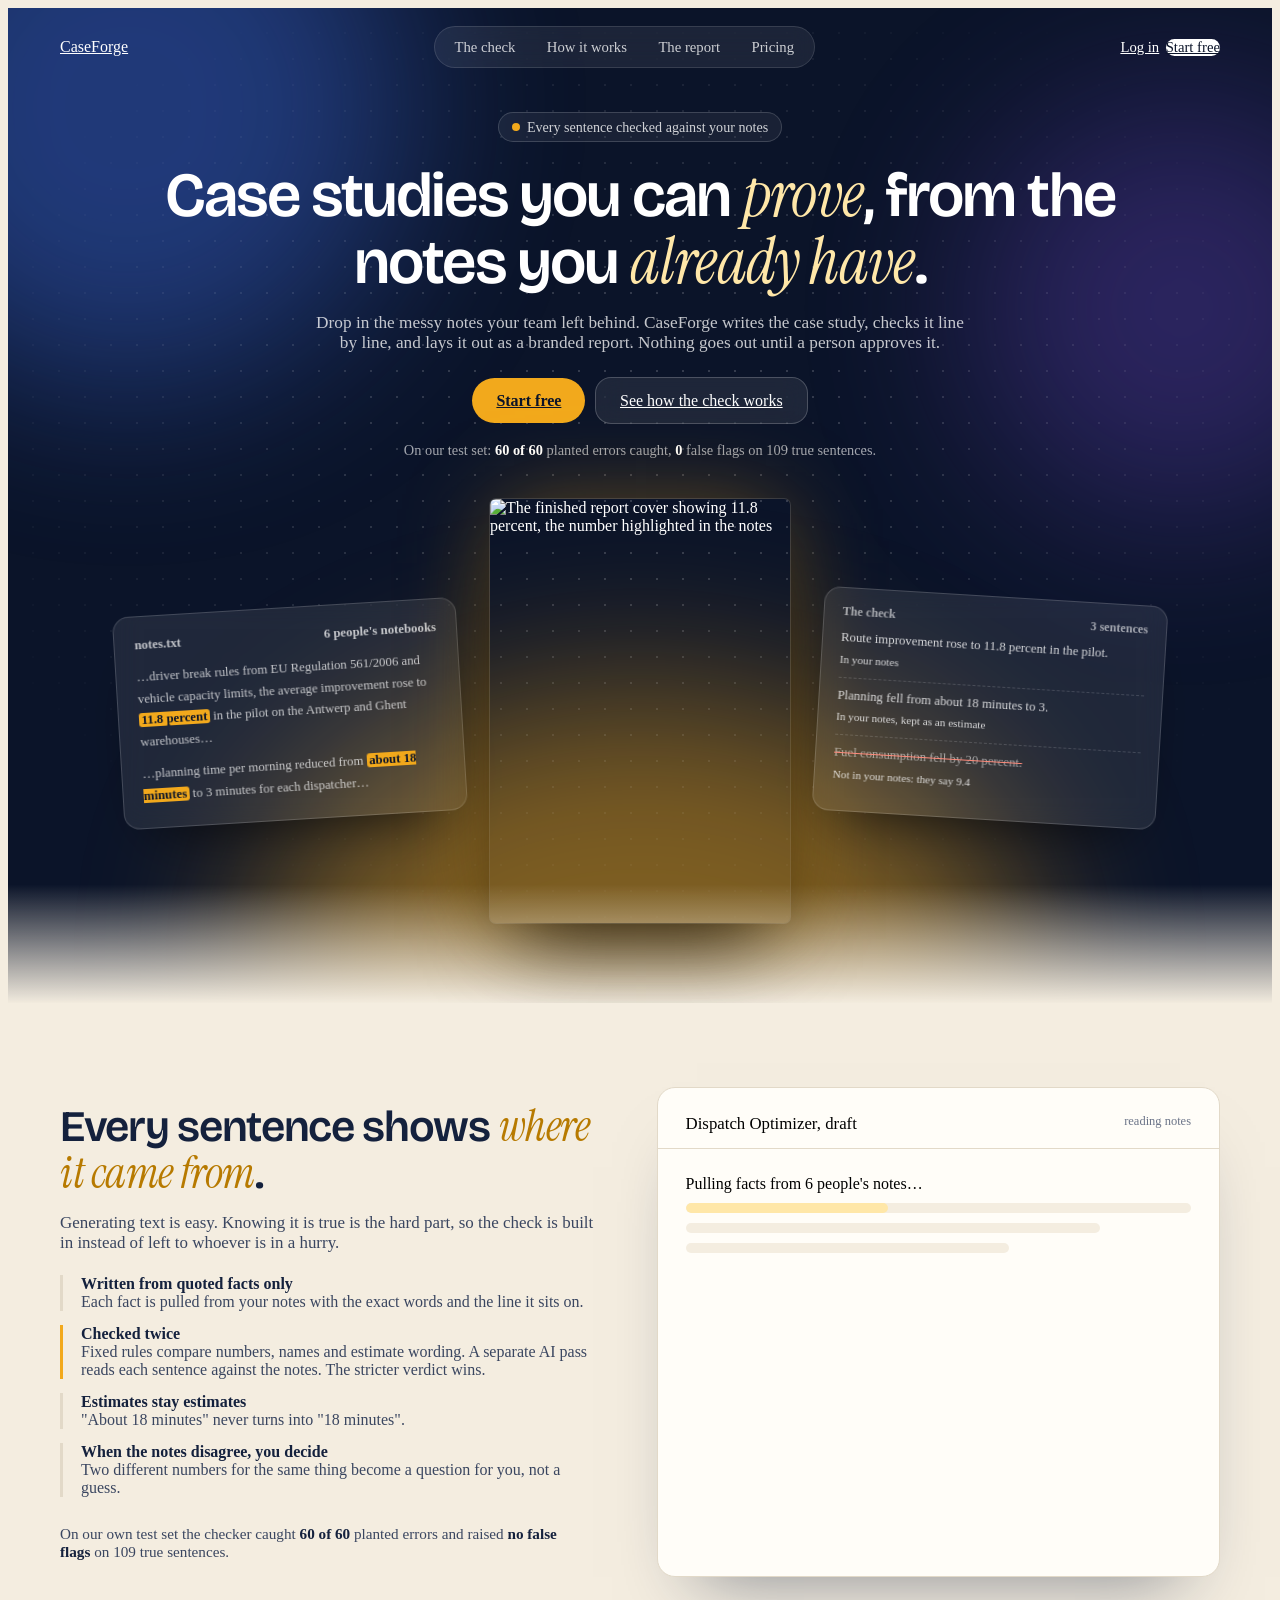
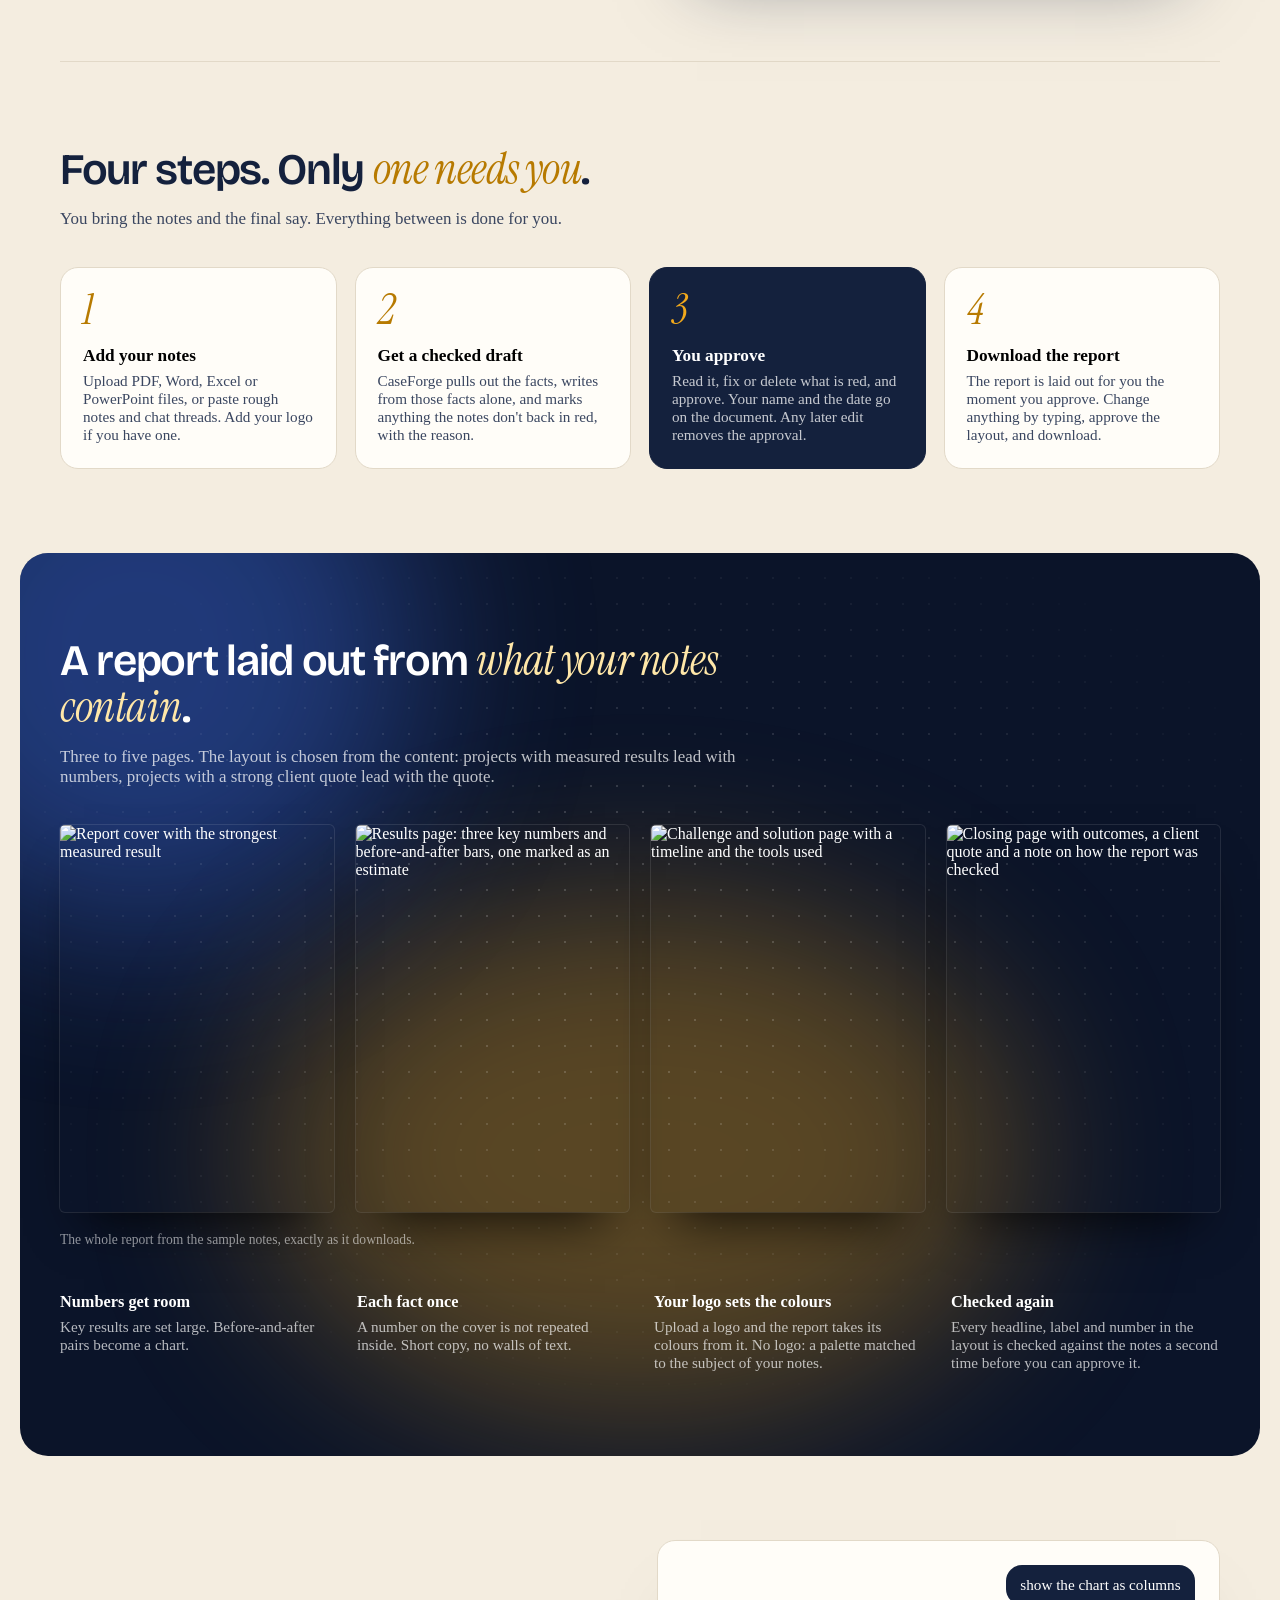
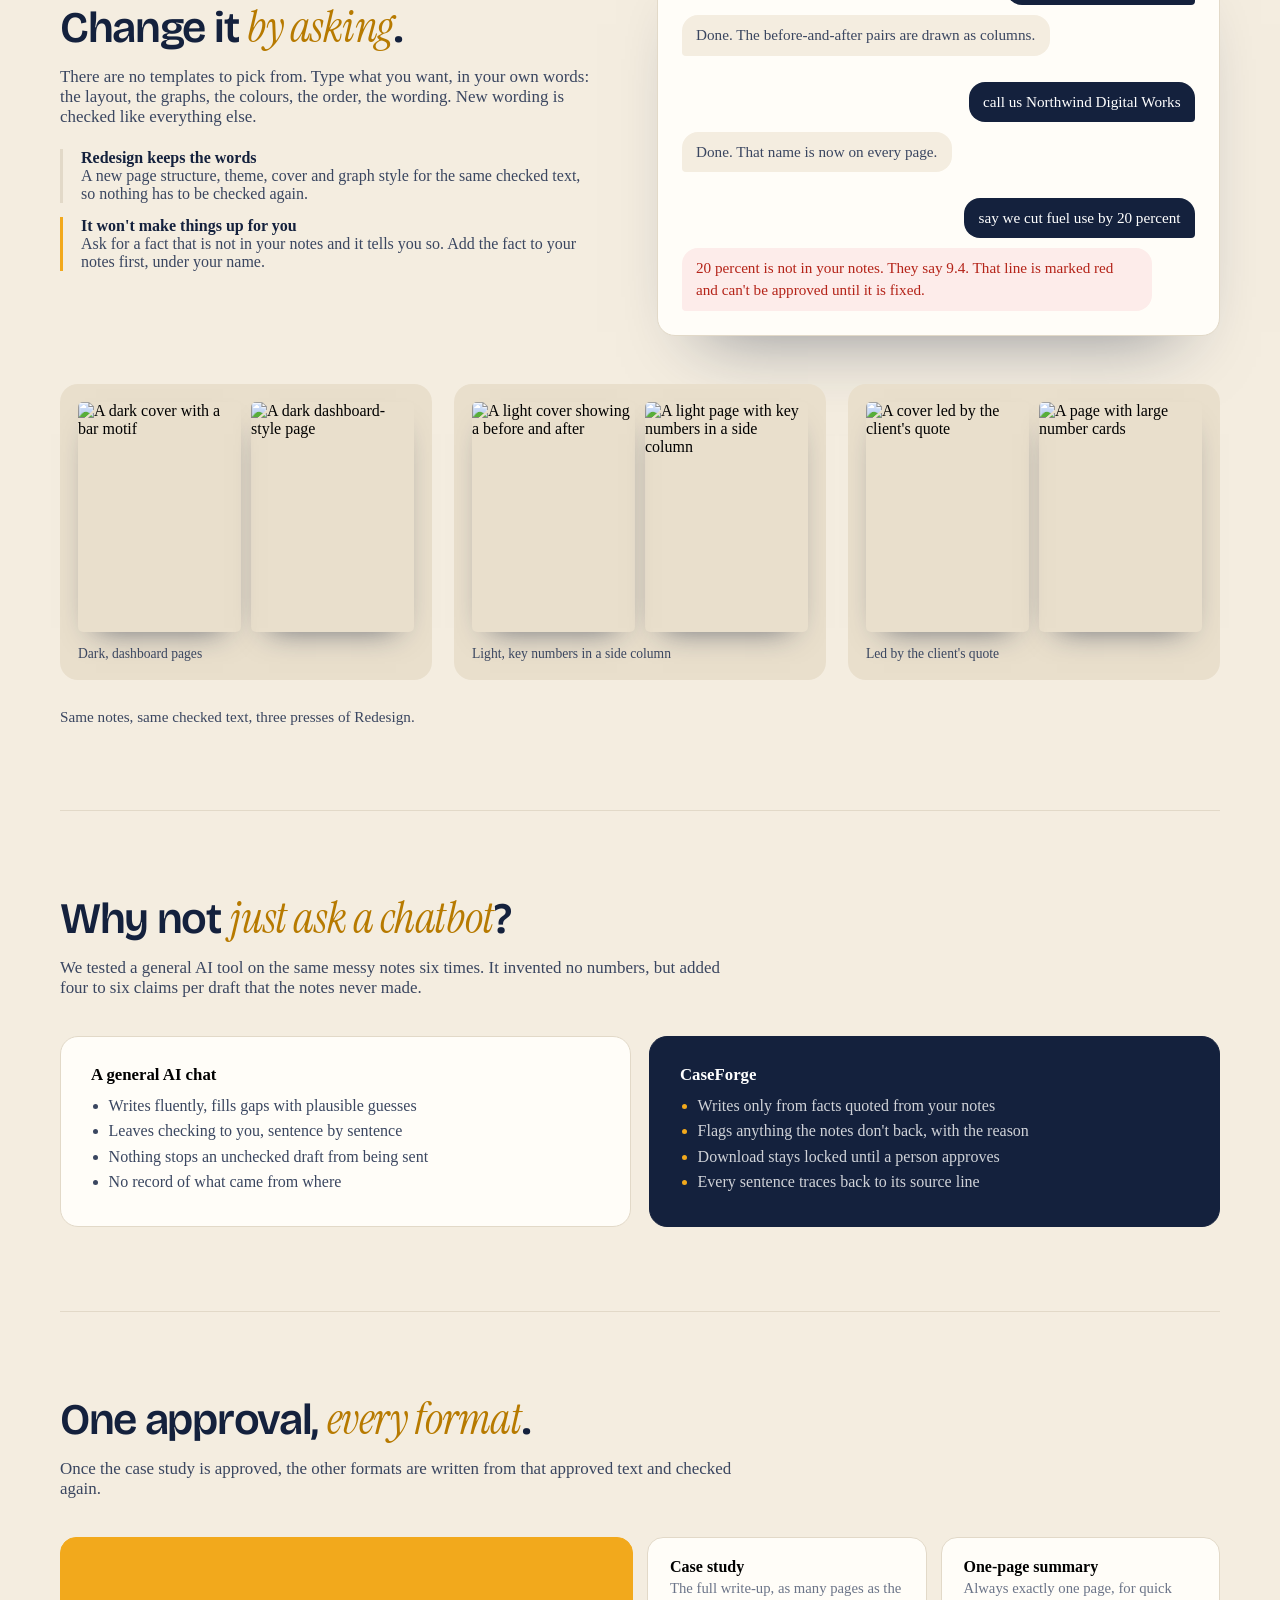
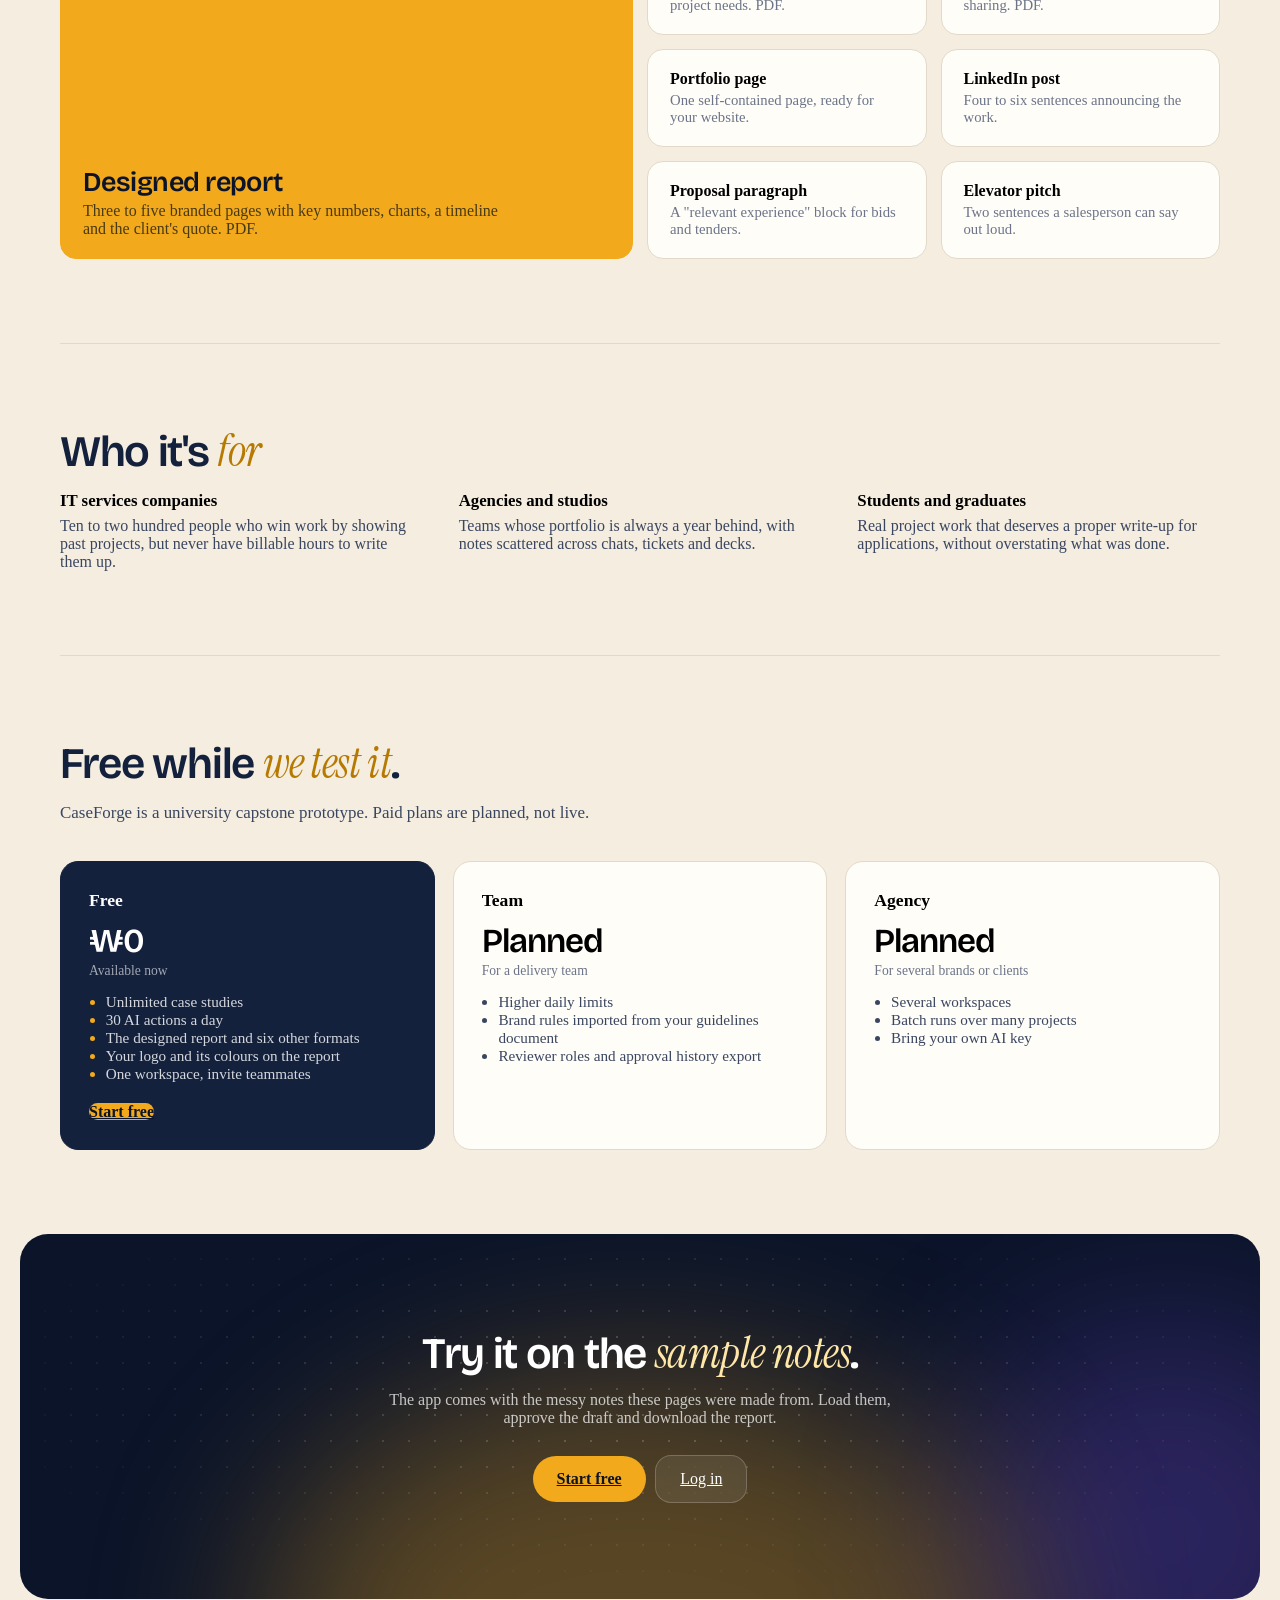
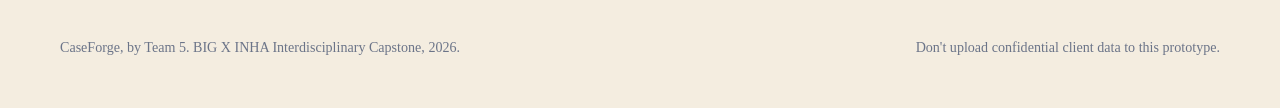
==== web/static/index.html @ 438de946 "added for mentor feedback: designed report, web app, brand kits and live-run fixes - designed 3-5 pa" ====
<!doctype html>
<html lang="en">
<head>
<meta charset="utf-8">
<meta name="viewport" content="width=device-width,initial-scale=1">
<title>CaseForge — case studies you can prove</title>
<meta name="description" content="CaseForge turns messy project notes into a designed, client-ready case study. Every sentence is checked against the notes, and nothing goes out until a person approves it.">
<link rel="icon" type="image/svg+xml" href="/static/logo/mark.svg">
<link rel="preconnect" href="https://fonts.googleapis.com"><link rel="preconnect" href="https://fonts.gstatic.com" crossorigin>
<link href="https://fonts.googleapis.com/css2?family=Bricolage+Grotesque:opsz,wght@12..96,500;12..96,600;12..96,700&family=Instrument+Serif:ital@0;1&family=IBM+Plex+Sans:wght@400;500;600;700&family=IBM+Plex+Serif:ital,wght@0,400;0,500;1,400&display=swap" rel="stylesheet">
<link rel="stylesheet" href="/static/style.css">
<style>
/* Three colours: navy (the ink of the product), cream (paper), amber (the highlighter that joins a number
   in the notes to the same number on the page). The hero is the night desk: navy, a slow amber glow, and
   the three things the product is made of floating on it — the notes, the page, the check. */
:root{--navy:#14213D;--deep:#0B1429;--cream:#F4EDE0;--card:#FFFDF8;--amber:#F2A91C;--amber-soft:#FFE7A8;--blue:#3F6FE8;
  --ink:#14213D;--ink-2:#3A4660;--muted:#6B7488;--line:#E2D9C8;--paper:#FFFDF8;--bg:#F4EDE0;
  --ok:#1F7A55;--ok-soft:#E3F3EB;--bad:#B42318;--bad-soft:#FDECEA;
  --display:"Bricolage Grotesque","IBM Plex Sans",system-ui,sans-serif;--ital:"Instrument Serif","IBM Plex Serif",Georgia,serif}
@media (prefers-color-scheme: dark){:root{--ink:#14213D;--ink-2:#3A4660;--muted:#6B7488;--line:#E2D9C8;--paper:#FFFDF8;--bg:#F4EDE0;
  --amber-soft:#FFE7A8;--ok:#1F7A55;--ok-soft:#E3F3EB;--bad:#B42318;--bad-soft:#FDECEA}}   /* one look, day or night */
body{background:var(--cream)}
.wrap{max-width:1160px;margin:0 auto;padding:0 24px}
h1,h2{font-family:var(--display);font-weight:600;letter-spacing:-.03em}
h1 em,h2 em{font-family:var(--ital);font-style:italic;font-weight:400;letter-spacing:-.01em}
.btn{border-radius:999px}
.btn.amber{background:var(--amber);border-color:var(--amber);color:var(--deep);font-weight:600}
.btn.amber:hover{filter:brightness(1.06)}

/* ---------- hero */
.hero{position:relative;background:var(--deep);color:#fff;overflow:hidden;isolation:isolate}
.sky{position:absolute;inset:0;z-index:-1;overflow:hidden}
.sky i{position:absolute;border-radius:50%;filter:blur(90px);will-change:transform}
.sky .a{width:760px;height:520px;left:50%;bottom:-210px;margin-left:-380px;background:var(--amber);opacity:.5;animation:glowA 14s ease-in-out infinite alternate}
.sky .b{width:560px;height:560px;left:-160px;top:-180px;background:var(--blue);opacity:.42;animation:glowB 19s ease-in-out infinite alternate}
.sky .c{width:420px;height:420px;right:-120px;top:90px;background:#7A4DE0;opacity:.3;animation:glowC 23s ease-in-out infinite alternate}
.sky .dots{position:absolute;inset:-40px;border-radius:0;filter:none;opacity:.5;
  background-image:radial-gradient(rgba(255,255,255,.34) 1px,transparent 1.6px);background-size:26px 26px;
  -webkit-mask-image:radial-gradient(ellipse 70% 62% at 50% 44%,#000 20%,transparent 78%);mask-image:radial-gradient(ellipse 70% 62% at 50% 44%,#000 20%,transparent 78%);
  animation:dots 36s linear infinite}
@keyframes glowA{from{transform:translate(-70px,10px) scale(.94)}to{transform:translate(80px,-40px) scale(1.1)}}
@keyframes glowB{from{transform:translate(0,0) scale(1)}to{transform:translate(150px,90px) scale(1.18)}}
@keyframes glowC{from{transform:translate(0,0) scale(1)}to{transform:translate(-130px,70px) scale(.86)}}
@keyframes dots{to{transform:translate(26px,26px)}}
header.top{display:flex;align-items:center;justify-content:space-between;padding:18px 0;gap:1rem}
header.top .wordmark{color:#fff}
header.top .wordmark .mark{background-image:url("/static/logo/mark-on-dark.svg")}
header.top .pill{display:flex;gap:2px;padding:5px;border-radius:999px;background:rgba(255,255,255,.07);border:1px solid rgba(255,255,255,.12);backdrop-filter:blur(10px)}
header.top .pill a{padding:.45em 1em;border-radius:999px;text-decoration:none;color:rgba(255,255,255,.78);font-size:.92rem;font-weight:500}
header.top .pill a:hover{background:rgba(255,255,255,.1);color:#fff}
header.top .acts{display:flex;gap:.4rem}
header.top .acts .btn{background:transparent;border-color:rgba(255,255,255,.22);color:#fff;font-size:.92rem}
header.top .acts .btn.solid{background:#fff;color:var(--deep);border-color:#fff}
.hero .mid{text-align:center;padding:26px 0 0;max-width:980px;margin:0 auto}
.tagline{display:inline-flex;align-items:center;gap:.5em;font-size:.88rem;color:rgba(255,255,255,.8);padding:.4em .95em;border-radius:999px;
  border:1px solid rgba(255,255,255,.16);background:rgba(255,255,255,.06);margin:0 0 20px}
.tagline i{width:8px;height:8px;border-radius:50%;background:var(--amber);box-shadow:0 0 0 0 rgba(242,169,28,.7);animation:ping 2.4s ease-out infinite}
@keyframes ping{to{box-shadow:0 0 0 12px rgba(242,169,28,0)}}
.hero h1{font-size:clamp(2.3rem,4.9vw,4.1rem);line-height:1.04;margin:0 0 18px;color:#fff}
.hero h1 em{color:var(--amber-soft)}
.hero p.lede{font-size:1.08rem;color:rgba(255,255,255,.76);max-width:38em;margin:0 auto 24px}
.cta{display:flex;gap:.6rem;flex-wrap:wrap;align-items:center;justify-content:center}
.cta .btn{padding:.85em 1.5em;font-size:1rem}
.cta .btn.glass{background:rgba(255,255,255,.08);border-color:rgba(255,255,255,.2);color:#fff}
.hero .proofline{margin:18px 0 0;font-size:.9rem;color:rgba(255,255,255,.62)}
.hero .proofline b{color:#fff;font-weight:600}
/* the three things on the desk */
.trio{position:relative;display:grid;grid-template-columns:1fr 300px 1fr;gap:26px;align-items:end;margin:40px auto 0;max-width:1040px;padding:0 0 0}
.glass{background:rgba(255,255,255,.08);border:1px solid rgba(255,255,255,.16);border-radius:16px;backdrop-filter:blur(14px);-webkit-backdrop-filter:blur(14px);
  box-shadow:0 30px 60px -30px rgba(0,0,0,.7);text-align:left}
.trio .notes{padding:18px 20px 20px;transform:rotate(-3.5deg) translateY(-34px);animation:floatL 9s ease-in-out infinite alternate}
.trio .verdicts{padding:16px 18px 18px;transform:rotate(3.5deg) translateY(-34px);animation:floatR 10s ease-in-out infinite alternate}
@keyframes floatL{from{transform:rotate(-3.5deg) translateY(-34px)}to{transform:rotate(-2.2deg) translateY(-48px)}}
@keyframes floatR{from{transform:rotate(3.5deg) translateY(-30px)}to{transform:rotate(2.4deg) translateY(-46px)}}
.trio .cap{font-size:.76rem;font-weight:600;color:rgba(255,255,255,.6);margin:0 0 10px;display:flex;justify-content:space-between}
.trio .notes p{margin:0 0 .8em;font-size:.8rem;line-height:1.7;color:rgba(255,255,255,.74)}
.trio .notes p:last-child{margin:0}
.trio mark{color:var(--deep);background:linear-gradient(var(--amber),var(--amber)) no-repeat 0 0/100% 100%;border-radius:3px;padding:0 .2em;font-weight:600;
  animation:mark .8s ease-out .7s both}
.trio .notes p + p mark{animation-delay:1.3s}
@keyframes mark{from{background-size:0 100%;color:rgba(255,255,255,.74)}to{background-size:100% 100%;color:var(--deep)}}
.trio .page{position:relative;margin:0 0 -70px}
.trio .page img{display:block;width:100%;height:auto;border-radius:6px;box-shadow:0 0 0 1px rgba(255,255,255,.12),0 40px 80px -24px rgba(0,0,0,.8),0 0 90px -10px rgba(242,169,28,.45);
  animation:rise .9s cubic-bezier(.2,.7,.2,1) .25s both}
@keyframes rise{from{opacity:0;transform:translateY(40px)}to{opacity:1;transform:none}}
.verdicts .row{display:grid;gap:5px;padding:9px 0;border-top:1px dashed rgba(255,255,255,.16);font-size:.8rem;color:rgba(255,255,255,.82);line-height:1.4;animation:rowIn .5s ease-out both}
.verdicts .row:first-of-type{border-top:0;padding-top:0}
.verdicts .row:nth-of-type(1){animation-delay:1.5s}.verdicts .row:nth-of-type(2){animation-delay:2.1s}.verdicts .row:nth-of-type(3){animation-delay:2.7s}
@keyframes rowIn{from{opacity:0;transform:translateY(8px)}to{opacity:1;transform:none}}
.verdicts .chip{justify-self:start;font-size:.7rem}
.verdicts .row.no span:first-child{text-decoration:line-through;text-decoration-color:#FF8A7A;color:rgba(255,255,255,.55)}
.hero .floor{height:150px}
.hero::after{content:"";position:absolute;left:0;right:0;bottom:-1px;height:120px;background:linear-gradient(transparent,var(--cream));z-index:0;pointer-events:none}
.trio{z-index:1}

/* ---------- sections on paper */
section{padding:84px 0}
section + section{border-top:1px solid var(--line)}
section h2{font-size:clamp(1.8rem,3.4vw,2.9rem);margin:0 0 16px;line-height:1.06;max-width:17em;color:var(--navy)}
section h2 em{color:#B77A00}
section .intro{color:var(--ink-2);max-width:40em;margin:0 0 38px;font-size:1.06rem}
.split{display:grid;grid-template-columns:minmax(0,1fr) minmax(0,1.05fr);gap:60px;align-items:center}
.split .intro{margin-bottom:22px}
.points{list-style:none;margin:0;padding:0;display:grid;gap:14px;color:var(--ink-2)}
.points li{padding-left:18px;border-left:3px solid var(--line)}
.points li b{color:var(--ink);font-weight:600;display:block}
.points li.amber{border-left-color:var(--amber)}
.measured{margin:28px 0 0;font-size:.95rem;color:var(--ink-2);max-width:34em}
.measured b{color:var(--ink)}

.proof{margin:0;background:var(--card);border:1px solid var(--line);border-radius:18px;padding:26px 0 22px;position:relative;
  box-shadow:0 40px 70px -40px rgba(20,33,61,.5);min-height:440px;display:flex;flex-direction:column}
.proof .doc-title{font-family:var(--serif);font-weight:500;font-size:1.05rem;padding:0 28px 14px;border-bottom:1px solid var(--line);margin-bottom:6px;display:flex;justify-content:space-between;gap:1rem}
.proof .doc-title span{font-family:var(--sans);font-size:.78rem;color:var(--muted);font-weight:400}
.line{display:grid;grid-template-columns:1fr 190px;gap:18px;padding:12px 28px;align-items:start}
.line + .line{border-top:1px dashed var(--line)}
.line .s{font-family:var(--serif);font-size:1.02rem;line-height:1.55}
.line .note{font-size:.78rem;color:var(--muted);border-left:2px solid var(--line);padding-left:10px;line-height:1.4}
.line .note q{font-family:var(--serif);font-style:italic;color:var(--ink-2)}
.proof [hidden]{display:none!important}
.proof .reading{padding:20px 28px;display:flex;flex-direction:column;gap:10px}
.proof .bar{height:10px;border-radius:99px;background:var(--bg);position:relative;overflow:hidden}
.proof .bar i{position:absolute;top:0;bottom:0;width:40%;background:var(--amber-soft);border-radius:99px;animation:cfScan 1.1s ease-in-out infinite}
.proof .note.chk{border-left-color:var(--amber)}
.proof .note.okn{border-left-color:var(--ok)} .proof .note.badn{border-left-color:var(--bad)}
.proof .strikeable{position:relative}
.proof .pen{position:absolute;left:0;top:55%;height:2px;background:var(--bad);width:100%;animation:cfStrike .5s ease-out both}
.proof .lock{margin:auto 28px 0;display:flex;align-items:center;justify-content:space-between;gap:1rem;background:var(--bg);border-radius:12px;padding:10px 14px;font-size:.85rem}
.proof .lock b{color:var(--bad)}
.proof .lock.done{background:var(--ok-soft)} .proof .lock.done b{color:var(--ok)}
.proof .fakebtn{padding:6px 14px;border-radius:999px;background:#CFC6B4;color:#fff;font-weight:600;font-size:.8rem;white-space:nowrap}
.proof .fakebtn.on{background:var(--navy);color:#fff}
.proof .enter{animation:cfIn .45s ease-out both} .proof .pop.enter{animation:cfPop .4s ease-out both}
@keyframes cfIn{from{opacity:0;transform:translateY(8px)}to{opacity:1;transform:none}}
@keyframes cfPop{0%{opacity:0;transform:scale(.85)}60%{transform:scale(1.06)}100%{opacity:1;transform:scale(1)}}
@keyframes cfStrike{from{width:0}to{width:100%}}
@keyframes cfScan{0%{transform:translateX(-100%)}100%{transform:translateX(250%)}}

.steps{list-style:none;padding:0;margin:0;display:grid;grid-template-columns:repeat(4,1fr);gap:18px;counter-reset:s}
.steps li{counter-increment:s;background:var(--card);border:1px solid var(--line);border-radius:18px;padding:22px 22px 24px}
.steps li.amber{background:var(--navy);border-color:var(--navy);color:#fff}
.steps li::before{content:counter(s);font-family:var(--ital);font-style:italic;font-size:2.6rem;line-height:1;display:block;margin-bottom:14px;color:#B77A00}
.steps li.amber::before{color:var(--amber)}
.steps h3{margin:0 0 6px;font-size:1.08rem}
.steps p{margin:0;color:var(--ink-2);font-size:.95rem}
.steps li.amber p{color:rgba(255,255,255,.76)}

/* the report: a second night desk */
section.night{position:relative;background:var(--deep);color:#fff;border:0;overflow:hidden;isolation:isolate;border-radius:28px;margin:0 12px;padding:84px 0}
section.night + section{border-top:0}
section.night h2{color:#fff}section.night h2 em{color:var(--amber-soft)}
section.night .intro{color:rgba(255,255,255,.74)}
section.night .sky .a{bottom:auto;top:38%;opacity:.34}
.desk{display:grid;grid-template-columns:repeat(4,minmax(0,1fr));gap:22px;margin:0 0 44px}
.desk img,.looks img{display:block;width:100%;height:auto;border-radius:5px;box-shadow:0 0 0 1px rgba(255,255,255,.1),0 30px 50px -24px rgba(0,0,0,.8)}
.desk img{transition:transform .25s ease}
.desk img:hover{transform:translateY(-8px)}
.desk figcaption{grid-column:1/-1;font-size:.85rem;color:rgba(255,255,255,.55);margin-top:-2px}
.facts{display:grid;grid-template-columns:repeat(4,1fr);gap:28px}
.facts h3{margin:0 0 6px;font-size:1.02rem;color:#fff}.facts p{margin:0;color:rgba(255,255,255,.7);font-size:.95rem}
.looks{display:grid;grid-template-columns:repeat(3,minmax(0,1fr));gap:22px;margin:0}
.looks .pair{display:grid;grid-template-columns:1fr 1fr;gap:10px;background:#E9DFCC;border-radius:18px;padding:18px;margin:0}
.looks img{box-shadow:0 14px 30px -18px rgba(20,33,61,.7)}
.looks figcaption{grid-column:1/-1;font-size:.85rem;color:var(--ink-2);margin-top:4px}

.chat{background:var(--card);border:1px solid var(--line);border-radius:18px;padding:24px;display:grid;gap:10px;box-shadow:0 40px 70px -44px rgba(20,33,61,.5)}
.chat .me,.chat .ai{max-width:86%;padding:.6em .95em;border-radius:16px;font-size:.95rem;line-height:1.45}
.chat .me{justify-self:end;background:var(--navy);color:#fff;border-bottom-right-radius:4px}
.chat .ai{justify-self:start;background:var(--bg);color:var(--ink-2);border-bottom-left-radius:4px}
.chat .ai.warn{background:var(--bad-soft);color:var(--bad)}
.chat .gap{height:6px}

.compare{display:grid;grid-template-columns:1fr 1fr;gap:18px}
.compare > div{padding:28px 30px;border-radius:18px;background:var(--card);border:1px solid var(--line)}
.compare > div.us{background:var(--navy);border-color:var(--navy);color:#fff}
.compare h3{margin:0 0 12px;font-size:1.05rem}
.compare ul{margin:0;padding-left:1.1em;color:var(--ink-2)} .compare li{margin-bottom:.45em}
.compare .us ul{color:rgba(255,255,255,.8)}.compare .us li::marker{color:var(--amber)}
.outputs{display:grid;grid-template-columns:repeat(4,1fr);gap:14px}
.outputs div{background:var(--card);padding:20px 22px;border:1px solid var(--line);border-radius:16px}
.outputs div.main{grid-column:span 2;grid-row:span 3;display:flex;flex-direction:column;justify-content:flex-end;background:var(--amber);border-color:var(--amber);min-height:230px}
.outputs div.main h3{font-family:var(--display);font-weight:600;font-size:1.7rem;letter-spacing:-.02em;color:var(--deep)}
.outputs div.main p{color:#4A3A12;font-size:1rem;max-width:26em}
.outputs h3{margin:0 0 4px;font-size:1rem}
.outputs p{margin:0;color:var(--muted);font-size:.92rem}
.who{display:grid;grid-template-columns:repeat(3,1fr);gap:36px}
.who h3{margin:0 0 6px;font-size:1.05rem}.who p{margin:0;color:var(--ink-2)}
.plans{display:grid;grid-template-columns:repeat(3,1fr);gap:18px}
.plan{background:var(--card);border:1px solid var(--line);border-radius:18px;padding:28px}
.plan.now{background:var(--navy);border-color:var(--navy);color:#fff}
.plan h3{margin:0;font-size:1.1rem}
.plan .price{font-family:var(--display);font-weight:600;font-size:2.1rem;letter-spacing:-.03em;margin:10px 0 2px}
.plan .when{font-size:.85rem;color:var(--muted);margin-bottom:14px}
.plan.now .when{color:rgba(255,255,255,.6)}
.plan ul{margin:0 0 20px;padding-left:1.1em;color:var(--ink-2);font-size:.95rem}
.plan.now ul{color:rgba(255,255,255,.82)}.plan.now li::marker{color:var(--amber)}
section.end{text-align:center;padding:96px 0;margin-bottom:12px}
.end h2{margin:0 auto 14px;max-width:14em}.end p{color:rgba(255,255,255,.74);margin:0 auto 28px;max-width:32em}
footer{padding:28px 0 44px;color:var(--muted);font-size:.88rem;display:flex;justify-content:space-between;gap:1rem;flex-wrap:wrap}
@media (max-width:980px){
  .split{grid-template-columns:1fr;gap:40px}
  .steps,.facts,.plans,.who{grid-template-columns:1fr 1fr}
  .outputs{grid-template-columns:1fr 1fr}
  .looks{grid-template-columns:1fr}
  header.top .pill{display:none}
  .trio{grid-template-columns:1fr 240px 1fr;gap:14px}
  .trio .notes p:last-child{display:none}
}
@media (max-width:700px){
  .wrap{padding:0 16px}
  section{padding:56px 0}
  section.night{border-radius:20px;margin:0 6px;padding:56px 0}
  .hero .mid{padding-top:26px}
  .trio{grid-template-columns:1fr;max-width:340px;gap:16px;margin-top:40px}
  .trio .notes,.trio .verdicts{transform:none;animation:none}
  .trio .notes p:last-child{display:block}
  .trio .page{order:3;margin-bottom:-60px;max-width:250px;justify-self:center}
  .line{grid-template-columns:1fr;gap:6px}
  .proof .doc-title{flex-direction:column;gap:2px}
  .desk{grid-template-columns:1fr 1fr;gap:14px}
  .steps,.facts,.plans,.who,.compare,.outputs{grid-template-columns:1fr}
  .outputs div.main{grid-column:auto;grid-row:auto;min-height:0}
}
</style>
</head>
<body>
<div class="hero">
  <div class="sky" aria-hidden="true"><i class="b"></i><i class="c"></i><i class="a"></i><i class="dots"></i></div>
  <div class="wrap">
    <header class="top">
      <a class="wordmark" href="/"><span class="mark" aria-hidden="true"></span>CaseForge</a>
      <nav class="pill" aria-label="Sections"><a href="#check">The check</a><a href="#how">How it works</a><a href="#report">The report</a><a href="#pricing">Pricing</a></nav>
      <div class="acts"><a class="btn" href="/app#login">Log in</a><a class="btn solid" href="/app#signup">Start free</a></div>
    </header>
    <div class="mid">
      <p class="tagline"><i aria-hidden="true"></i>Every sentence checked against your notes</p>
      <h1>Case studies you can <em>prove</em>, from the notes you <em>already have</em>.</h1>
      <p class="lede">Drop in the messy notes your team left behind. CaseForge writes the case study, checks it line by line, and lays it out as a branded report. Nothing goes out until a person approves it.</p>
      <div class="cta"><a class="btn amber" href="/app#signup">Start free</a><a class="btn glass" href="#check">See how the check works</a></div>
      <p class="proofline">On our test set: <b>60 of 60</b> planted errors caught, <b>0</b> false flags on 109 true sentences.</p>
    </div>
    <div class="trio">
      <div class="glass notes" aria-label="An excerpt of raw project notes">
        <p class="cap"><span>notes.txt</span><span>6 people's notebooks</span></p>
        <p>…driver break rules from EU Regulation 561/2006 and vehicle capacity limits, the average improvement rose to <mark>11.8 percent</mark> in the pilot on the Antwerp and Ghent warehouses…</p>
        <p>…planning time per morning reduced from <mark>about 18 minutes</mark> to 3 minutes for each dispatcher…</p>
      </div>
      <figure class="page"><img src="/static/img/report-cover.webp" width="640" height="905" alt="The finished report cover showing 11.8 percent, the number highlighted in the notes"></figure>
      <div class="glass verdicts" aria-label="Sentences with their verdicts">
        <p class="cap"><span>The check</span><span>3 sentences</span></p>
        <div class="row"><span>Route improvement rose to 11.8 percent in the pilot.</span><span class="chip ok">In your notes</span></div>
        <div class="row"><span>Planning fell from about 18 minutes to 3.</span><span class="chip ok">In your notes, kept as an estimate</span></div>
        <div class="row no"><span>Fuel consumption fell by 20 percent.</span><span class="chip bad">Not in your notes: they say 9.4</span></div>
      </div>
    </div>
    <div class="floor"></div>
  </div>
</div>

<div class="wrap">
  <main>
  <section id="check">
    <div class="split">
      <div>
        <h2>Every sentence shows <em>where it came from</em>.</h2>
        <p class="intro">Generating text is easy. Knowing it is true is the hard part, so the check is built in instead of left to whoever is in a hurry.</p>
        <ul class="points">
          <li><b>Written from quoted facts only</b>Each fact is pulled from your notes with the exact words and the line it sits on.</li>
          <li class="amber"><b>Checked twice</b>Fixed rules compare numbers, names and estimate wording. A separate AI pass reads each sentence against the notes. The stricter verdict wins.</li>
          <li><b>Estimates stay estimates</b>"About 18 minutes" never turns into "18 minutes".</li>
          <li><b>When the notes disagree, you decide</b>Two different numbers for the same thing become a question for you, not a guess.</li>
        </ul>
        <p class="measured">On our own test set the checker caught <b>60 of 60</b> planted errors and raised <b>no false flags</b> on 109 true sentences.</p>
      </div>
      <figure class="proof" id="demo" data-step="6" aria-label="Animation: a draft is written and every sentence is checked against the notes">
        <div class="doc-title">Dispatch Optimizer, draft <span id="demo-status">1 sentence not backed</span></div>
        <div class="reading" data-from="0" data-to="0" hidden>
          <div class="hint">Pulling facts from 6 people's notes…</div>
          <div class="bar"><i></i></div><div class="bar" style="width:82%"></div><div class="bar" style="width:64%"></div>
        </div>
        <div class="line" data-from="1">
          <div class="s">Dispatchers' morning planning time fell from about 18 minutes to 3.</div>
          <div class="note chk" data-from="1" data-to="1" hidden><span class="chip none">Checking</span></div>
          <div class="note okn pop" data-from="2"><span class="chip ok">In your notes</span><br><q>planning time per morning reduced from about 18 minutes to 3 minutes</q></div>
        </div>
        <div class="line" data-from="3">
          <div class="s">The routing engine runs on Python and Google OR-Tools.</div>
          <div class="note chk" data-from="3" data-to="3" hidden><span class="chip none">Checking</span></div>
          <div class="note okn pop" data-from="4"><span class="chip ok">In your notes</span><br><q>Python 3.11 with Google OR-Tools</q></div>
        </div>
        <div class="line" data-from="5">
          <div class="s" data-from="5" data-to="6"><span class="strikeable">Fuel consumption fell by 20 percent.<i class="pen" data-from="6" data-to="6"></i></span></div>
          <div class="s" data-from="7" hidden>Fuel consumption fell by 9.4 percent.</div>
          <div class="note chk" data-from="5" data-to="5" hidden><span class="chip none">Checking</span></div>
          <div class="note badn pop" data-from="6" data-to="6"><span class="chip bad">Not in your notes</span><br>Notes say 9.4&nbsp;percent.</div>
          <div class="note okn pop" data-from="7" hidden><span class="chip ok">In your notes</span><br><q>fuel consumption down 9.4 percent</q></div>
        </div>
        <div class="lock" data-from="6" data-to="6"><span><b>Approval locked</b> until this sentence is fixed.</span><span class="fakebtn">Approve</span></div>
        <div class="lock done" data-from="7" hidden><span><b>Approved by Minji.</b> The report is unlocked.</span><span class="fakebtn on pop">Download PDF</span></div>
      </figure>
    </div>
  </section>

  <section id="how">
    <h2>Four steps. Only <em>one needs you</em>.</h2>
    <p class="intro">You bring the notes and the final say. Everything between is done for you.</p>
    <ol class="steps">
      <li><h3>Add your notes</h3><p>Upload PDF, Word, Excel or PowerPoint files, or paste rough notes and chat threads. Add your logo if you have one.</p></li>
      <li><h3>Get a checked draft</h3><p>CaseForge pulls out the facts, writes from those facts alone, and marks anything the notes don't back in red, with the reason.</p></li>
      <li class="amber"><h3>You approve</h3><p>Read it, fix or delete what is red, and approve. Your name and the date go on the document. Any later edit removes the approval.</p></li>
      <li><h3>Download the report</h3><p>The report is laid out for you the moment you approve. Change anything by typing, approve the layout, and download.</p></li>
    </ol>
  </section>

  </main>
</div>

<section class="night" id="report">
  <div class="sky" aria-hidden="true"><i class="b"></i><i class="a"></i><i class="dots"></i></div>
  <div class="wrap">
    <h2>A report laid out from <em>what your notes contain</em>.</h2>
    <p class="intro">Three to five pages. The layout is chosen from the content: projects with measured results lead with numbers, projects with a strong client quote lead with the quote.</p>
    <figure class="desk">
      <img src="/static/img/report-cover.webp" width="640" height="905" alt="Report cover with the strongest measured result" loading="lazy">
      <img src="/static/img/report-results.webp" width="640" height="905" alt="Results page: three key numbers and before-and-after bars, one marked as an estimate" loading="lazy">
      <img src="/static/img/report-solution.webp" width="640" height="905" alt="Challenge and solution page with a timeline and the tools used" loading="lazy">
      <img src="/static/img/report-close.webp" width="640" height="905" alt="Closing page with outcomes, a client quote and a note on how the report was checked" loading="lazy">
      <figcaption>The whole report from the sample notes, exactly as it downloads.</figcaption>
    </figure>
    <div class="facts">
      <div><h3>Numbers get room</h3><p>Key results are set large. Before-and-after pairs become a chart.</p></div>
      <div><h3>Each fact once</h3><p>A number on the cover is not repeated inside. Short copy, no walls of text.</p></div>
      <div><h3>Your logo sets the colours</h3><p>Upload a logo and the report takes its colours from it. No logo: a palette matched to the subject of your notes.</p></div>
      <div><h3>Checked again</h3><p>Every headline, label and number in the layout is checked against the notes a second time before you can approve it.</p></div>
    </div>
  </div>
</section>

<div class="wrap">
  <div>

  <section>
    <div class="split">
      <div>
        <h2>Change it <em>by asking</em>.</h2>
        <p class="intro">There are no templates to pick from. Type what you want, in your own words: the layout, the graphs, the colours, the order, the wording. New wording is checked like everything else.</p>
        <ul class="points">
          <li><b>Redesign keeps the words</b>A new page structure, theme, cover and graph style for the same checked text, so nothing has to be checked again.</li>
          <li class="amber"><b>It won't make things up for you</b>Ask for a fact that is not in your notes and it tells you so. Add the fact to your notes first, under your name.</li>
        </ul>
      </div>
      <div class="chat" aria-label="Example of changing the report by typing">
        <div class="me">show the chart as columns</div>
        <div class="ai">Done. The before-and-after pairs are drawn as columns.</div>
        <div class="gap"></div>
        <div class="me">call us Northwind Digital Works</div>
        <div class="ai">Done. That name is now on every page.</div>
        <div class="gap"></div>
        <div class="me">say we cut fuel use by 20 percent</div>
        <div class="ai warn">20 percent is not in your notes. They say 9.4. That line is marked red and can't be approved until it is fixed.</div>
      </div>
    </div>
    <div style="height:48px"></div>
    <div class="looks">
      <figure class="pair" style="margin:0"><img src="/static/img/look-dark-cover.webp" width="640" height="905" alt="A dark cover with a bar motif" loading="lazy"><img src="/static/img/look-dark-page.webp" width="640" height="905" alt="A dark dashboard-style page" loading="lazy"><figcaption>Dark, dashboard pages</figcaption></figure>
      <figure class="pair" style="margin:0"><img src="/static/img/look-light-cover.webp" width="640" height="905" alt="A light cover showing a before and after" loading="lazy"><img src="/static/img/look-light-page.webp" width="640" height="905" alt="A light page with key numbers in a side column" loading="lazy"><figcaption>Light, key numbers in a side column</figcaption></figure>
      <figure class="pair" style="margin:0"><img src="/static/img/look-quote-cover.webp" width="640" height="905" alt="A cover led by the client's quote" loading="lazy"><img src="/static/img/look-quote-page.webp" width="640" height="905" alt="A page with large number cards" loading="lazy"><figcaption>Led by the client's quote</figcaption></figure>
    </div>
    <p class="measured">Same notes, same checked text, three presses of Redesign.</p>
  </section>

  <section>
    <h2>Why not <em>just ask a chatbot</em>?</h2>
    <p class="intro">We tested a general AI tool on the same messy notes six times. It invented no numbers, but added four to six claims per draft that the notes never made.</p>
    <div class="compare">
      <div><h3>A general AI chat</h3><ul><li>Writes fluently, fills gaps with plausible guesses</li><li>Leaves checking to you, sentence by sentence</li><li>Nothing stops an unchecked draft from being sent</li><li>No record of what came from where</li></ul></div>
      <div class="us"><h3>CaseForge</h3><ul><li>Writes only from facts quoted from your notes</li><li>Flags anything the notes don't back, with the reason</li><li>Download stays locked until a person approves</li><li>Every sentence traces back to its source line</li></ul></div>
    </div>
  </section>

  <section>
    <h2>One approval, <em>every format</em>.</h2>
    <p class="intro">Once the case study is approved, the other formats are written from that approved text and checked again.</p>
    <div class="outputs">
      <div class="main"><h3>Designed report</h3><p>Three to five branded pages with key numbers, charts, a timeline and the client's quote. PDF.</p></div>
      <div><h3>Case study</h3><p>The full write-up, as many pages as the project needs. PDF.</p></div>
      <div><h3>One-page summary</h3><p>Always exactly one page, for quick sharing. PDF.</p></div>
      <div><h3>Portfolio page</h3><p>One self-contained page, ready for your website.</p></div>
      <div><h3>LinkedIn post</h3><p>Four to six sentences announcing the work.</p></div>
      <div><h3>Proposal paragraph</h3><p>A "relevant experience" block for bids and tenders.</p></div>
      <div><h3>Elevator pitch</h3><p>Two sentences a salesperson can say out loud.</p></div>
    </div>
  </section>

  <section>
    <h2>Who it's <em>for</em></h2>
    <div class="who">
      <div><h3>IT services companies</h3><p>Ten to two hundred people who win work by showing past projects, but never have billable hours to write them up.</p></div>
      <div><h3>Agencies and studios</h3><p>Teams whose portfolio is always a year behind, with notes scattered across chats, tickets and decks.</p></div>
      <div><h3>Students and graduates</h3><p>Real project work that deserves a proper write-up for applications, without overstating what was done.</p></div>
    </div>
  </section>

  <section id="pricing">
    <h2>Free while <em>we test it</em>.</h2>
    <p class="intro">CaseForge is a university capstone prototype. Paid plans are planned, not live.</p>
    <div class="plans">
      <div class="plan now"><h3>Free</h3><div class="price">₩0</div><div class="when">Available now</div>
        <ul><li>Unlimited case studies</li><li>30 AI actions a day</li><li>The designed report and six other formats</li><li>Your logo and its colours on the report</li><li>One workspace, invite teammates</li></ul>
        <a class="btn amber" href="/app#signup">Start free</a></div>
      <div class="plan"><h3>Team</h3><div class="price">Planned</div><div class="when">For a delivery team</div>
        <ul><li>Higher daily limits</li><li>Brand rules imported from your guidelines document</li><li>Reviewer roles and approval history export</li></ul></div>
      <div class="plan"><h3>Agency</h3><div class="price">Planned</div><div class="when">For several brands or clients</div>
        <ul><li>Several workspaces</li><li>Batch runs over many projects</li><li>Bring your own AI key</li></ul></div>
    </div>
  </section>

  </div>
</div>

<section class="night end">
  <div class="sky" aria-hidden="true"><i class="c"></i><i class="a"></i><i class="dots"></i></div>
  <div class="wrap">
    <h2>Try it on the <em>sample notes</em>.</h2>
    <p>The app comes with the messy notes these pages were made from. Load them, approve the draft and download the report.</p>
    <div class="cta"><a class="btn amber" href="/app#signup">Start free</a><a class="btn glass" href="/app#login">Log in</a></div>
  </div>
</section>

<div class="wrap">
  <footer><span>CaseForge, by Team 5. BIG X INHA Interdisciplinary Capstone, 2026.</span><span>Don't upload confidential client data to this prototype.</span></footer>
</div>

<script>
/* One orchestrated moment: when the proof page scrolls into view, the draft writes itself and gets
   checked, then loops. Without JavaScript, or with reduced motion, it shows the flagged state (step 6) still. */
(function(){
  var fig=document.getElementById("demo"); if(!fig) return;
  if(window.matchMedia && matchMedia("(prefers-reduced-motion: reduce)").matches) return;
  var status=["reading notes","writing and checking","writing and checking","writing and checking","writing and checking","writing and checking","1 sentence not backed","all backed by the notes"];
  var at=[0,1400,2400,3000,4000,4600,5800,9000], loop=13000, timers=[];
  function set(step){
    fig.dataset.step=step;
    document.getElementById("demo-status").textContent=status[step];
    fig.querySelectorAll("[data-from]").forEach(function(el){
      var from=+el.dataset.from, to=el.dataset.to===undefined?99:+el.dataset.to;
      var show=step>=from&&step<=to, was=!el.hidden;
      el.hidden=!show;
      if(show&&!was){el.classList.remove("enter");void el.offsetWidth;el.classList.add("enter");}
    });
  }
  function play(){timers.forEach(clearTimeout);timers=at.map(function(t,i){return setTimeout(function(){set(i)},t)});timers.push(setTimeout(play,loop));}
  var io=new IntersectionObserver(function(es){es.forEach(function(e){if(e.isIntersecting)play();else timers.forEach(clearTimeout);});},{threshold:.35});
  io.observe(fig);
})();
</script>
</body>
</html>
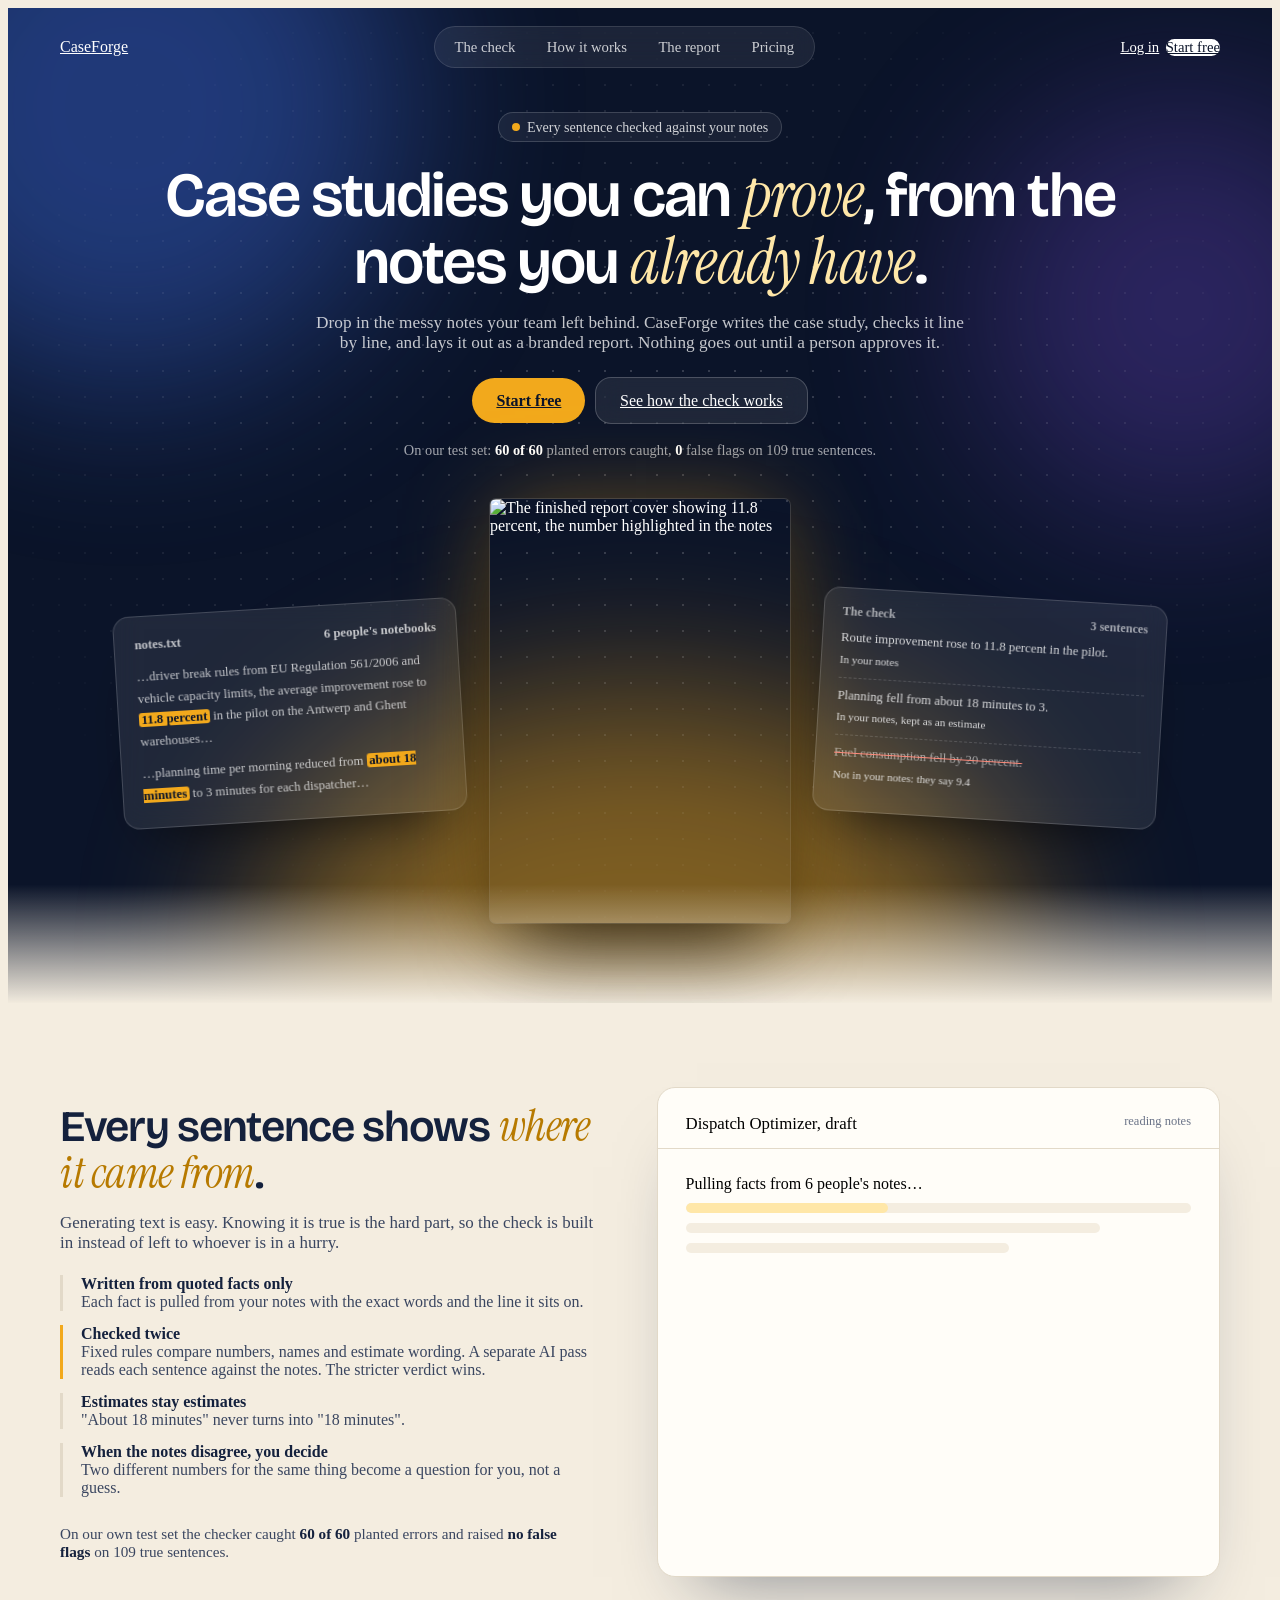
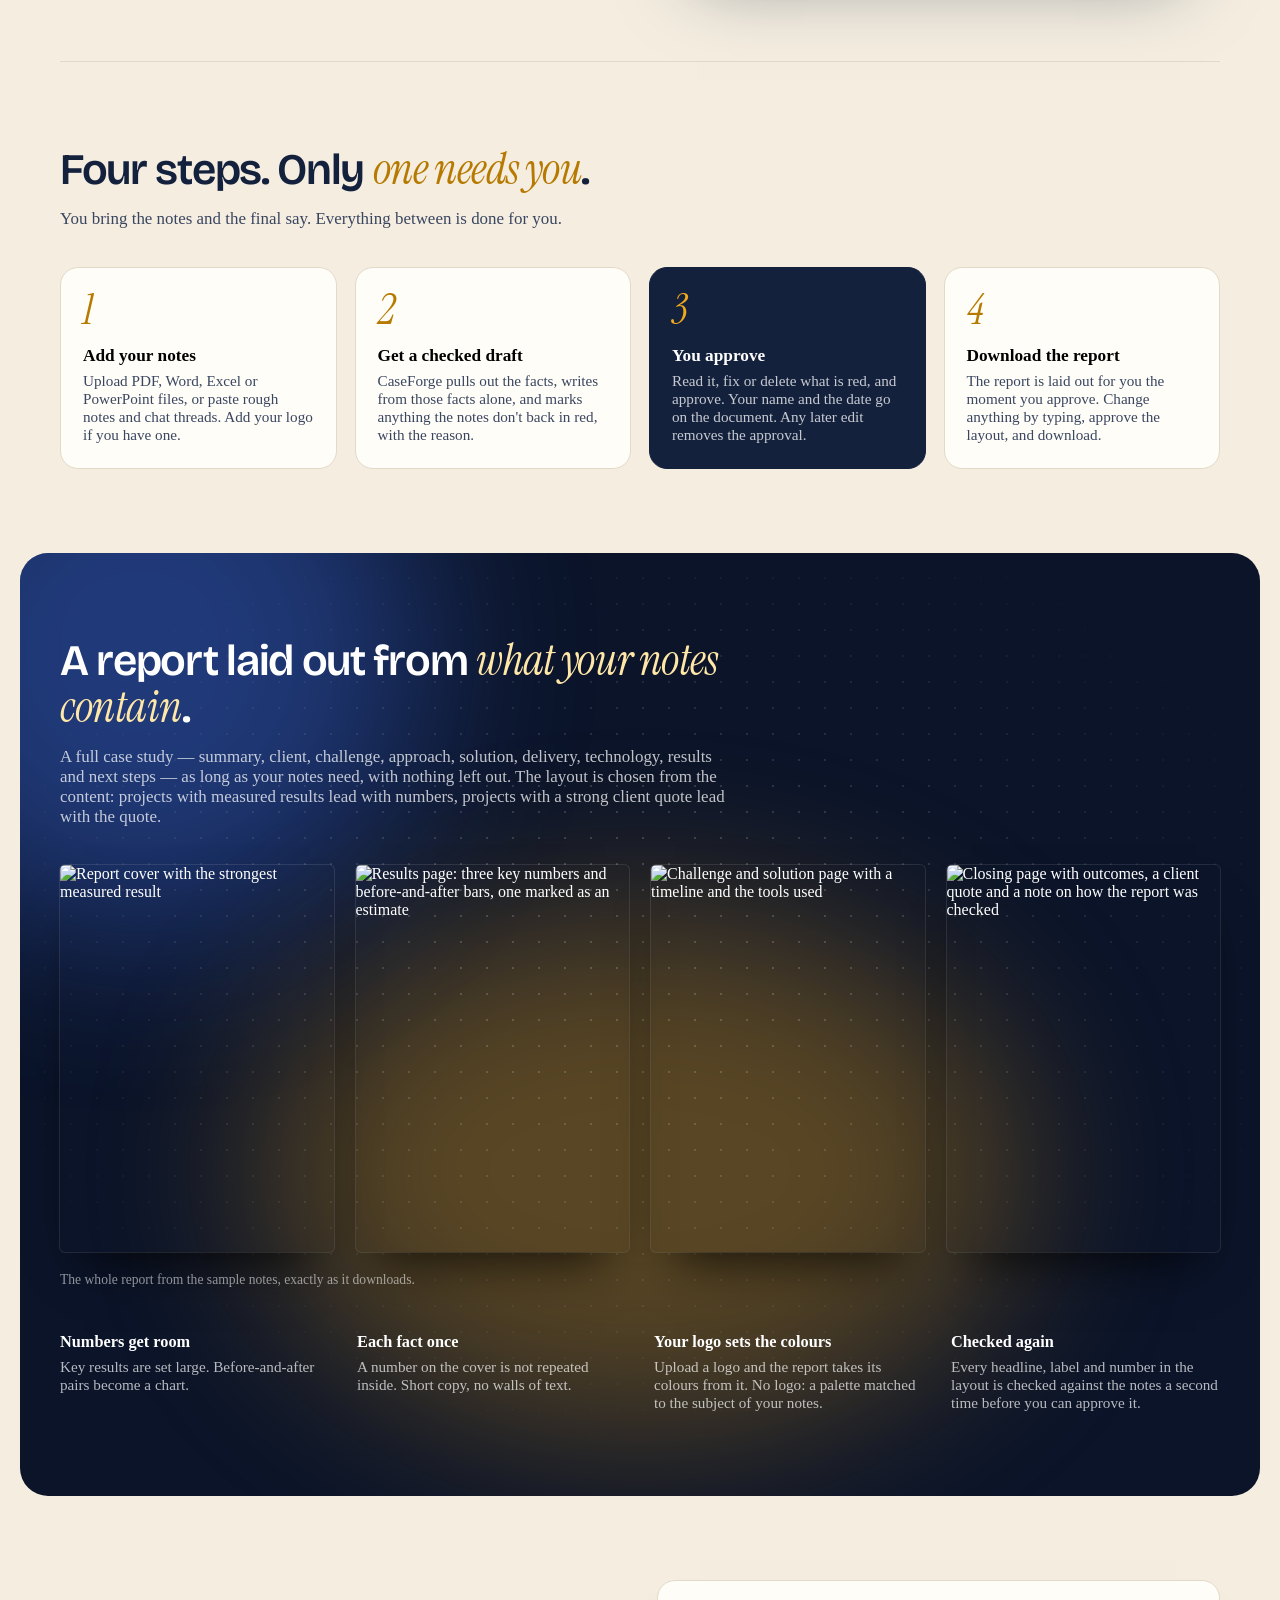
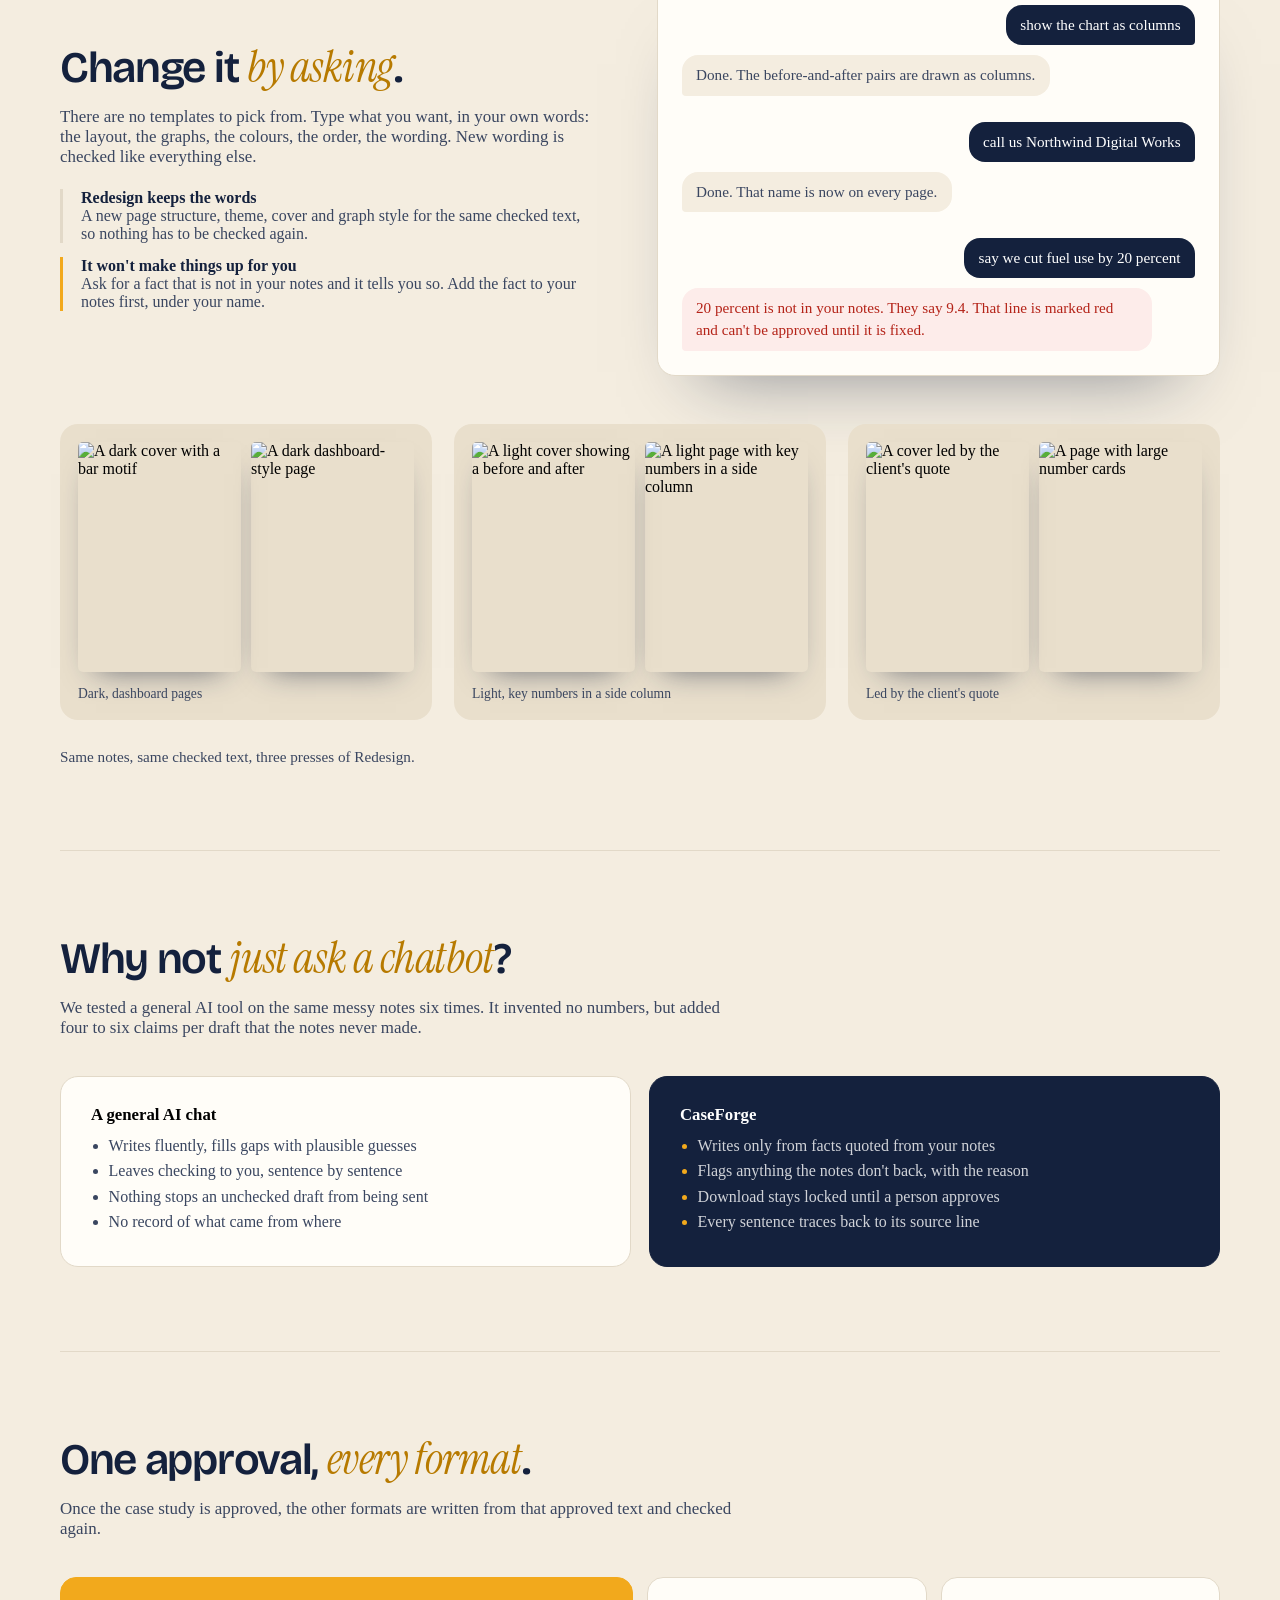
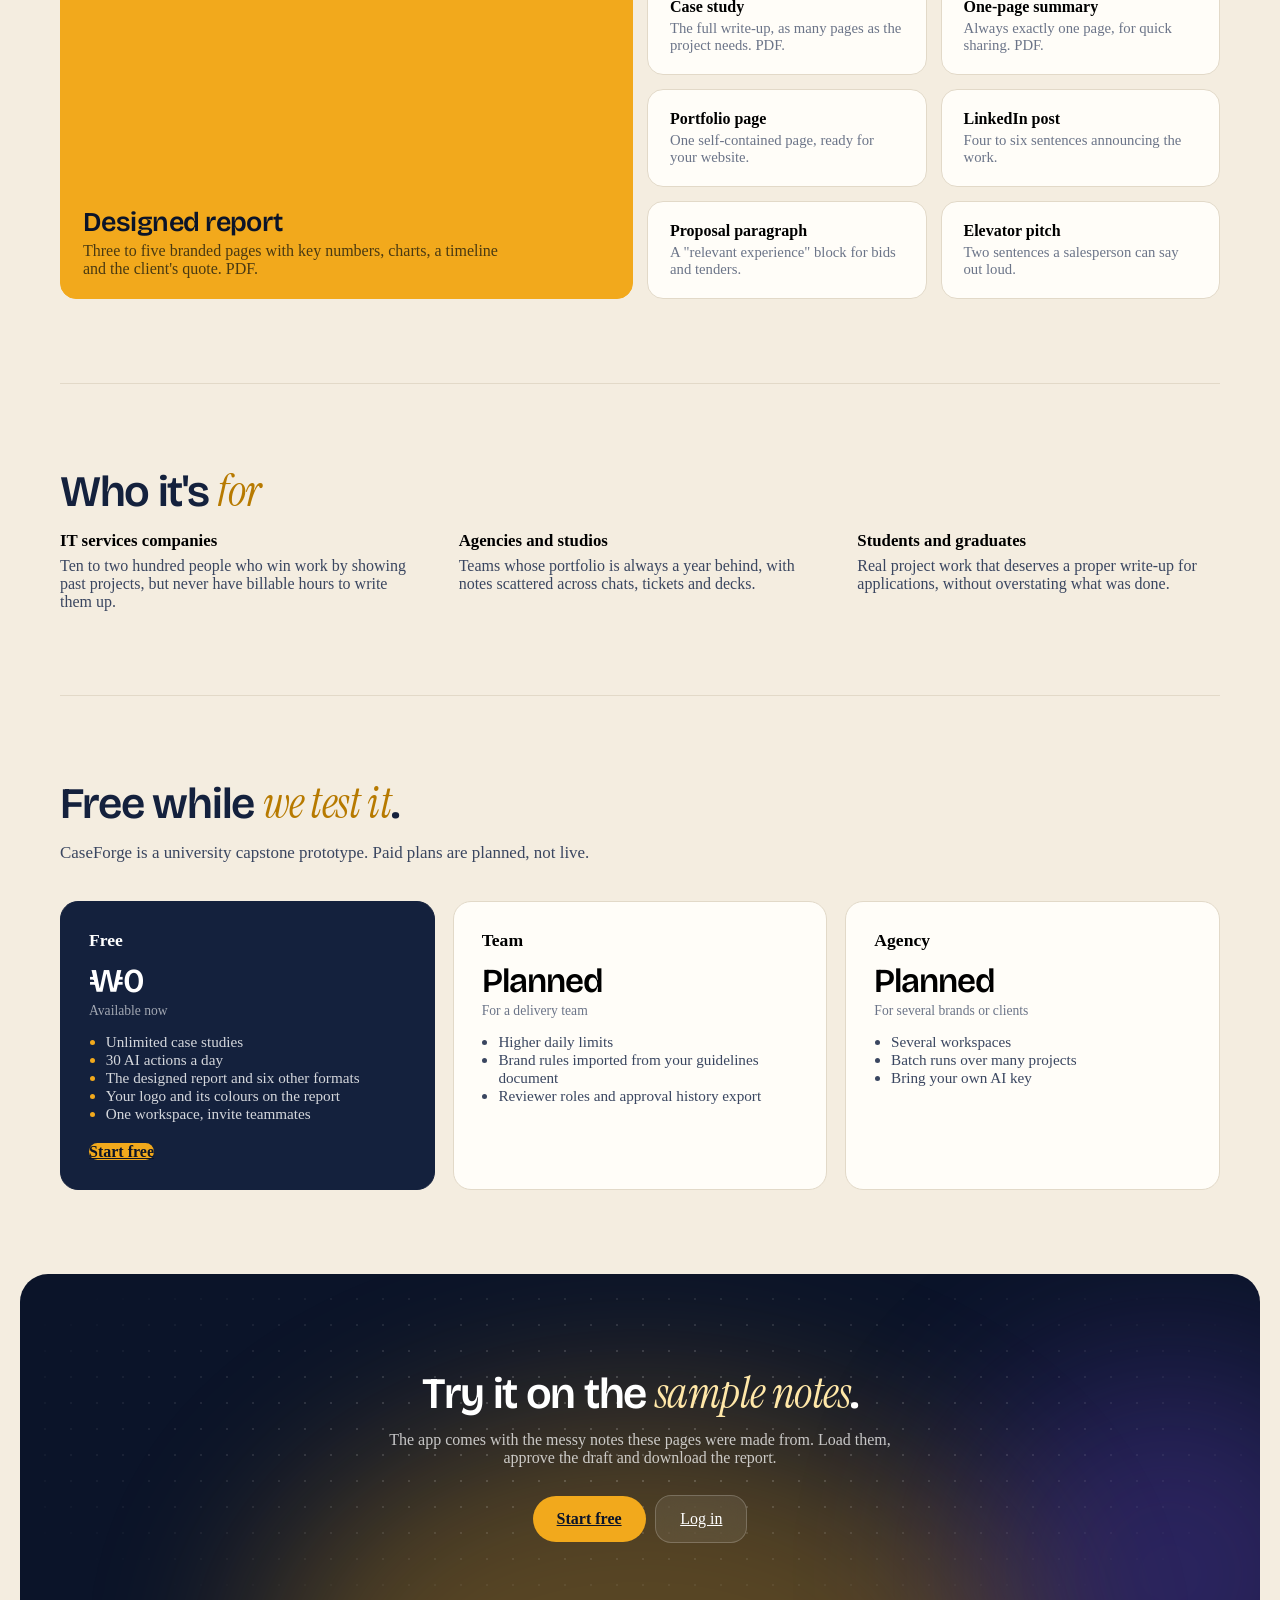
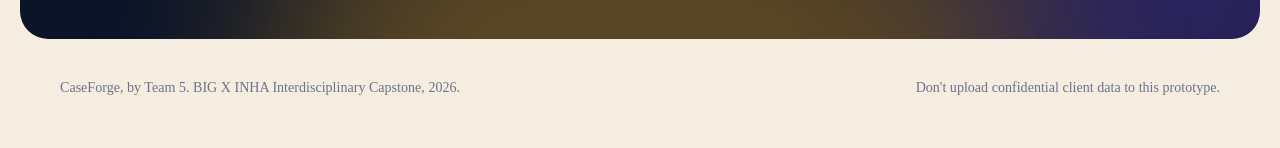
==== commit c02e8d60: "added for mentor feedback: full case study structure, every fact covered, gantt/team/budget/architec" ====
--- a/web/static/index.html
+++ b/web/static/index.html
@@ -319,7 +319,7 @@
   <div class="sky" aria-hidden="true"><i class="b"></i><i class="a"></i><i class="dots"></i></div>
   <div class="wrap">
     <h2>A report laid out from <em>what your notes contain</em>.</h2>
-    <p class="intro">Three to five pages. The layout is chosen from the content: projects with measured results lead with numbers, projects with a strong client quote lead with the quote.</p>
+    <p class="intro">A full case study — summary, client, challenge, approach, solution, delivery, technology, results and next steps — as long as your notes need, with nothing left out. The layout is chosen from the content: projects with measured results lead with numbers, projects with a strong client quote lead with the quote.</p>
     <figure class="desk">
       <img src="/static/img/report-cover.webp" width="640" height="905" alt="Report cover with the strongest measured result" loading="lazy">
       <img src="/static/img/report-results.webp" width="640" height="905" alt="Results page: three key numbers and before-and-after bars, one marked as an estimate" loading="lazy">
